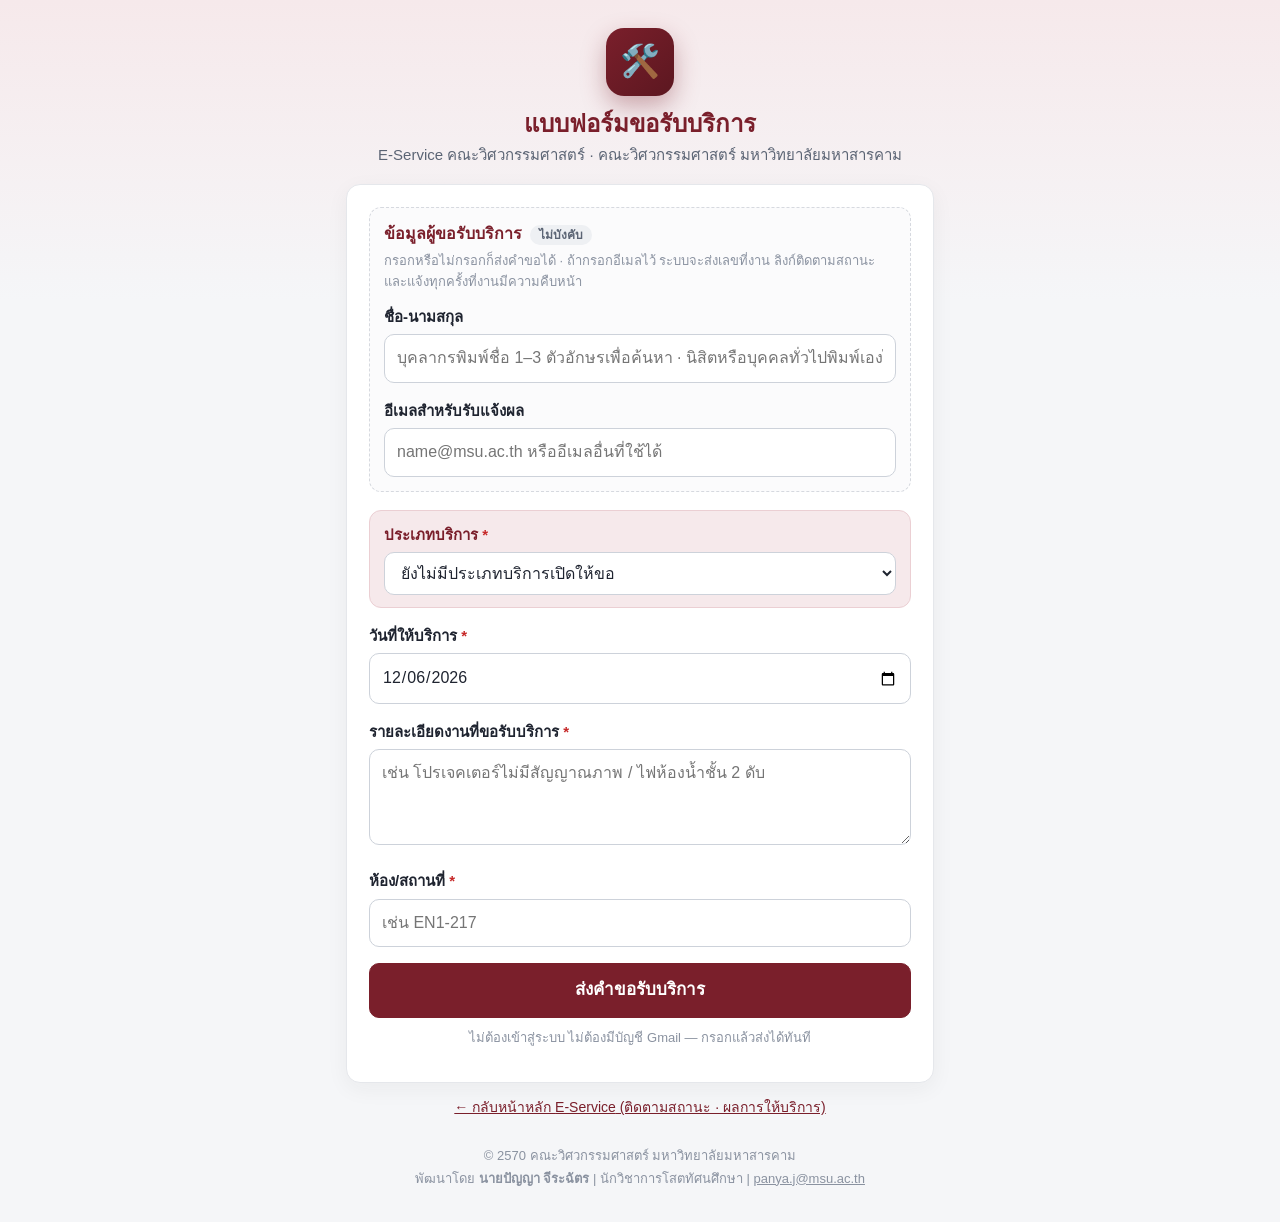
==== request.html @ 4e17ceb6 "Add files via upload" ====
<!DOCTYPE html>
<html lang="th">
<head>
<meta charset="UTF-8">
<meta name="viewport" content="width=device-width,initial-scale=1">
<title>แบบฟอร์มขอรับบริการ — E-Service คณะวิศวกรรมศาสตร์</title>
<meta name="description" content="แบบฟอร์มขอรับบริการออนไลน์ คณะวิศวกรรมศาสตร์ มหาวิทยาลัยมหาสารคาม">
<!-- ฟอนต์ประจำมหาวิทยาลัย "มอน้ำชี" จากเซิร์ฟเวอร์คณะ (ไฟล์เดียวกับระบบ DWMS) -->
<link rel="preconnect" href="https://eng.msu.ac.th" crossorigin>
<link rel="stylesheet" href="https://eng.msu.ac.th/dwms/fonts/mornamchi.css">
<link rel="stylesheet" href="eservice.css">
<style>
body{background:linear-gradient(180deg,var(--maroon-l) 0%,var(--bg) 300px)}
.page{max-width:620px;margin:0 auto;padding:28px 16px 0}
.head{text-align:center;margin-bottom:18px}
.logo{width:68px;height:68px;border-radius:18px;margin:0 auto 12px;display:flex;align-items:center;justify-content:center;font-size:32px;color:#fff;
  background:linear-gradient(135deg,var(--maroon),var(--maroon-d));box-shadow:0 10px 24px color-mix(in srgb,var(--maroon) 35%,transparent)}
.head h1{font-size:24px;color:var(--maroon)}
.head .sys{font-size:15px;color:var(--muted);margin-top:4px}
.head .tel{font-size:13.5px;color:var(--faint);margin-top:6px}
.form{padding:22px}
.row{margin-bottom:16px}
.opt{border:1px dashed #D6D9DF;background:#FBFBFC;border-radius:12px;padding:14px;margin-bottom:18px}
.opt-h{display:flex;align-items:center;gap:8px;font-weight:700;color:var(--maroon)}
.tag{font-size:12px;font-weight:700;color:var(--muted);background:#EEF0F3;border-radius:999px;padding:1px 9px}
.opt-n{font-size:13px;color:var(--faint);line-height:1.6;margin:4px 0 12px}
.combo{position:relative}
.clist{position:absolute;left:0;right:0;top:calc(100% + 4px);z-index:50;background:#fff;border:1px solid #CDD2DA;border-radius:12px;box-shadow:0 14px 30px rgba(31,36,48,.18);max-height:320px;overflow:auto;padding:4px}
.citem{display:flex;gap:10px;align-items:center;padding:7px 8px;border-radius:9px;cursor:pointer}
.citem.on,.citem:hover{background:var(--maroon-l)}
.citem img,.citem .av{width:34px;height:40px;border-radius:7px;object-fit:cover;flex:none;background:var(--maroon-l);color:var(--maroon);display:flex;align-items:center;justify-content:center;font-weight:700}
.cn{font-weight:700;font-size:15px}.cs{font-size:12.5px;color:var(--faint)}
mark{background:var(--gold-l);color:inherit;border-radius:3px}
.cempty{padding:10px;font-size:13.5px;color:var(--faint)}
.mailok{font-size:13px;color:var(--ok);margin-top:4px}
.svc{background:var(--maroon-l);border:1px solid #EBCFD3;border-radius:12px;padding:12px 14px;margin-bottom:16px}
.svc label.f{color:var(--maroon)}
.who{font-size:13.5px;color:var(--muted);margin-top:8px}
.who b{color:var(--ink)}
.done{padding:30px 22px;text-align:center}
.done .big{font-size:34px;font-weight:700;color:var(--maroon);letter-spacing:.5px;margin:6px 0 2px}
.done img{border:1px solid var(--line);border-radius:12px;margin:14px auto 6px;display:block}
.back{text-align:center;margin-top:14px;font-size:14px}
</style>
</head>
<body data-title="แบบฟอร์มขอรับบริการ">
<div class="page">
  <div class="head">
    <div class="logo" aria-hidden="true">🛠️</div>
    <h1>แบบฟอร์มขอรับบริการ</h1>
    <div class="sys"><span data-cfg="appName">E-Service คณะวิศวกรรมศาสตร์</span> · <span data-cfg="faculty">คณะวิศวกรรมศาสตร์ มหาวิทยาลัยมหาสารคาม</span></div>
    <div class="tel" id="telLine"></div>
  </div>

  <div class="card form" id="formCard">
    <div id="formErr" class="err hide" role="alert" style="margin-bottom:14px"></div>
    <form id="reqForm" novalidate>
      <div class="honeypot" aria-hidden="true"><label>Website</label><input type="text" id="website" tabindex="-1" autocomplete="off"></div>

      <div class="opt">
        <div class="opt-h">ข้อมูลผู้ขอรับบริการ <span class="tag">ไม่บังคับ</span></div>
        <p class="opt-n">กรอกหรือไม่กรอกก็ส่งคำขอได้ · ถ้ากรอกอีเมลไว้ ระบบจะส่งเลขที่งาน ลิงก์ติดตามสถานะ และแจ้งทุกครั้งที่งานมีความคืบหน้า</p>
        <div class="row combo">
          <label class="f" for="fName">ชื่อ-นามสกุล</label>
          <input class="in" id="fName" autocomplete="off" placeholder="บุคลากรพิมพ์ชื่อ 1–3 ตัวอักษรเพื่อค้นหา · นิสิตหรือบุคคลทั่วไปพิมพ์เองได้">
          <div class="clist hide" id="cList" role="listbox"></div>
          <div class="help" id="dirState">กำลังโหลดรายชื่อบุคลากร…</div>
        </div>
        <div>
          <label class="f" for="fEmail">อีเมลสำหรับรับแจ้งผล</label>
          <input class="in" id="fEmail" type="email" autocomplete="email" placeholder="name@msu.ac.th หรืออีเมลอื่นที่ใช้ได้">
          <div class="mailok hide" id="mailOk">✓ กรอกอีเมลให้อัตโนมัติจากรายชื่อบุคลากรแล้ว</div>
        </div>
      </div>

      <div class="svc">
        <label class="f" for="fType">ประเภทบริการ <span class="req">*</span></label>
        <select class="in" id="fType" required><option value="">กำลังโหลดประเภทบริการ…</option></select>
        <div class="who hide" id="deptInfo"></div>
        <div id="areaRow" class="hide" style="margin-top:12px">
          <label class="f" for="fArea">พื้นที่ที่ต้องการให้บริการ <span class="req">*</span></label>
          <select class="in" id="fArea"></select>
          <div class="help" id="areaHelp">เลือกพื้นที่เพื่อให้ระบบแจ้งเจ้าหน้าที่ผู้ดูแลพื้นที่นั้นโดยตรง</div>
        </div>
      </div>

      <div class="row">
        <label class="f" for="fDate">วันที่ให้บริการ <span class="req">*</span></label>
        <input class="in" id="fDate" type="date" required>
      </div>
      <div class="row">
        <label class="f" for="fDetail">รายละเอียดงานที่ขอรับบริการ <span class="req">*</span></label>
        <textarea class="in" id="fDetail" required placeholder="เช่น โปรเจคเตอร์ไม่มีสัญญาณภาพ / ไฟห้องน้ำชั้น 2 ดับ"></textarea>
      </div>
      <div class="row">
        <label class="f" for="fRoom">ห้อง/สถานที่ <span class="req">*</span></label>
        <input class="in" id="fRoom" required placeholder="เช่น EN1-217">
      </div>
      <button type="submit" class="btn pri block" id="sendBtn">ส่งคำขอรับบริการ</button>
      <p class="help" style="text-align:center;margin-top:10px">ไม่ต้องเข้าสู่ระบบ ไม่ต้องมีบัญชี Gmail — กรอกแล้วส่งได้ทันที</p>
    </form>
  </div>

  <div class="card done hide" id="doneCard" aria-live="polite">
    <div style="font-size:42px">✅</div>
    <h2 style="color:var(--maroon)">ส่งคำขอเรียบร้อยแล้ว</h2>
    <div id="doneNo"></div>
    <p class="help" id="doneMsg" style="font-size:15px">เจ้าหน้าที่ได้รับแจ้งทางอีเมลแล้ว และจะดำเนินการโดยเร็วที่สุด</p>
    <img id="doneQr" alt="QR Code ติดตามสถานะ" width="170" height="170" class="hide">
    <div style="display:flex;flex-direction:column;gap:8px;margin-top:10px">
      <a class="btn pri" id="trackBtn" href="index.html">ติดตามสถานะคำขอ</a>
      <button type="button" class="btn" id="againBtn">ส่งคำขอเพิ่มเติม</button>
    </div>
  </div>

  <div class="back"><a href="index.html">← กลับหน้าหลัก <span data-cfg="appShort">E-Service</span> (ติดตามสถานะ · ผลการให้บริการ)</a></div>
</div>
<footer class="credit"></footer>

<script src="config.js"></script>
<script src="eservice.js"></script>
<script>
(function () {
  'use strict';
  const { $, esc } = ESV;
  let DEPTS = [], TYPES = [], AREAS = [], DIR = [];

  const today = () => { const d = new Date(); return d.getFullYear() + '-' + String(d.getMonth() + 1).padStart(2, '0') + '-' + String(d.getDate()).padStart(2, '0'); };
  $('fDate').value = today();
  const err = m => { const e = $('formErr'); if (!m) { e.classList.add('hide'); return; } e.textContent = m; e.classList.remove('hide'); e.scrollIntoView({ behavior: 'smooth', block: 'center' }); };

  /* ── โหลดข้อมูลจากสเปรดชีตสาธารณะ (ลำดับตามที่ผู้ดูแลจัดด้วยปุ่ม ▲▼) ── */
  const byOrder = (a, b) => (Number(a['ลำดับ']) || 999) - (Number(b['ลำดับ']) || 999);
  Promise.all(['PublicConfig', 'PublicDepartments', 'PublicTypes', 'PublicAreas'].map(ESV.sheetSafe)).then(([cfg, d, t, a]) => {
    const names = ESV.applyConfig(cfg);
    if (names.contactPhone) $('telLine').textContent = '📞 ' + names.contactPhone + (names.contactEmail ? ' · ' + names.contactEmail : '');
    DEPTS = d.sort(byOrder); TYPES = t.sort(byOrder); AREAS = a.sort(byOrder);
    const sel = $('fType');
    if (!TYPES.length) { sel.innerHTML = '<option value="">ยังไม่มีประเภทบริการเปิดให้ขอ</option>'; return; }
    sel.innerHTML = '<option value="">— เลือกประเภทบริการ —</option>' + DEPTS.map(dp => {
      const ts = TYPES.filter(x => x['รหัสฝ่าย'] === dp['รหัสฝ่าย']);
      return ts.length ? '<optgroup label="' + esc(dp['ชื่อฝ่าย']) + '">' + ts.map(x => '<option value="' + esc(x['รหัสประเภท']) + '">' + esc(x['ชื่อประเภทบริการ']) + '</option>').join('') + '</optgroup>' : '';
    }).join('');
    const pre = new URLSearchParams(location.search).get('type');
    if (pre && TYPES.some(x => x['รหัสประเภท'] === pre)) { sel.value = pre; onType(); }
  }).catch(e => err(e.message));

  /* ── เลือกประเภท → รู้ฝ่าย → ถ้าฝ่ายมีพื้นที่รับผิดชอบ ให้เลือกพื้นที่ ── */
  function onType() {
    const t = TYPES.find(x => x['รหัสประเภท'] === $('fType').value);
    const info = $('deptInfo'), row = $('areaRow');
    if (!t) { info.classList.add('hide'); row.classList.add('hide'); return; }
    const d = DEPTS.find(x => x['รหัสฝ่าย'] === t['รหัสฝ่าย']) || {};
    info.innerHTML = 'ผู้ให้บริการ: <b>' + esc(d['ชื่อฝ่าย'] || t['รหัสฝ่าย']) + '</b>' + (d['โทรศัพท์'] ? ' · โทร ' + esc(d['โทรศัพท์']) : '') +
      (t['คำอธิบาย'] ? '<br>' + esc(t['คำอธิบาย']) : '');
    info.classList.remove('hide');
    const areas = AREAS.filter(x => x['รหัสฝ่าย'] === t['รหัสฝ่าย']);
    if (!areas.length) { row.classList.add('hide'); $('fArea').innerHTML = ''; return; }
    $('fArea').innerHTML = '<option value="">— เลือกพื้นที่ —</option>' + areas.map(x => '<option value="' + esc(x['รหัสพื้นที่']) + '">' + esc(x['ชื่อพื้นที่']) + '</option>').join('') +
      '<option value="__all">ไม่ทราบ / งานส่วนกลาง (แจ้งเจ้าหน้าที่ทุกคนของฝ่าย)</option>';
    row.classList.remove('hide');
  }
  $('fType').addEventListener('change', onType);
  $('fArea').addEventListener('change', () => {
    const a = AREAS.find(x => x['รหัสพื้นที่'] === $('fArea').value);
    $('areaHelp').textContent = a ? (a['ตำแหน่ง'] || a['ชื่อพื้นที่']) + ' — ระบบจะแจ้งเจ้าหน้าที่ผู้ดูแลพื้นที่นี้โดยตรง' : 'เลือกพื้นที่เพื่อให้ระบบแจ้งเจ้าหน้าที่ผู้ดูแลพื้นที่นั้นโดยตรง';
  });

  /* ── ค้นหาชื่อบุคลากร (พิมพ์ 1–3 ตัว) → เติมอีเมลให้ ── */
  const TITLE = /^(ศาสตราจารย์|รองศาสตราจารย์|ผู้ช่วยศาสตราจารย์|อาจารย์|ศ\.|รศ\.|ผศ\.|อ\.|ดร\.|นางสาว|น\.ส\.|นาย|นาง|ว่าที่\s*ร\.?ต\.?)\s*/;
  const bare = s => { let t = String(s || '').trim(); for (let i = 0; i < 4; i++) t = t.replace(TITLE, ''); return t.toLowerCase(); };
  ESV.sheetSafe('PublicDirectory').then(rows => {
    DIR = rows.map(r => ({ name: String(r['ชื่อ - นามสกุล'] || ''), pos: [r['ตำแหน่ง'], r['หน่วยงาน/สาขา']].filter(Boolean).join(' · '), email: String(r['E-Mail'] || '').trim(), photo: String(r['รูปภาพ'] || '') })).filter(p => p.name);
    $('dirState').textContent = DIR.length ? 'พร้อมค้นหาจากรายชื่อบุคลากร ' + DIR.length + ' คน' : '';
  });
  let hits = [], cur = -1;
  const hl = (t, q) => { const i = q ? t.toLowerCase().indexOf(q) : -1; return i < 0 ? esc(t) : esc(t.slice(0, i)) + '<mark>' + esc(t.slice(i, i + q.length)) + '</mark>' + esc(t.slice(i + q.length)); };
  function drawList() {
    const q = $('fName').value.trim().toLowerCase(), box = $('cList');
    if (!q || !DIR.length) { box.classList.add('hide'); return; }
    const qb = bare(q);
    hits = DIR.map(p => { const b = bare(p.name), e = p.email.toLowerCase();
      const sc = b.replace(/\s/g, '').startsWith(qb.replace(/\s/g, '')) ? 3 : b.split(/\s+/).some(w => w.startsWith(qb)) ? 2 : (b.includes(qb) || e.startsWith(q)) ? 1 : 0;
      return [sc, p]; }).filter(x => x[0]).sort((a, b) => b[0] - a[0] || a[1].name.localeCompare(b[1].name, 'th')).slice(0, 8).map(x => x[1]);
    box.innerHTML = hits.length ? hits.map((p, i) => '<div class="citem' + (i === cur ? ' on' : '') + '" data-i="' + i + '" role="option">' +
      (p.photo ? '<img src="' + esc(p.photo) + '" alt="" referrerpolicy="no-referrer" onerror="this.replaceWith(Object.assign(document.createElement(\'span\'),{className:\'av\',textContent:\'' + esc(bare(p.name).charAt(0)) + '\'}))">' : '<span class="av">' + esc(bare(p.name).charAt(0)) + '</span>') +
      '<div><div class="cn">' + hl(p.name, q) + '</div><div class="cs">' + esc(p.pos) + '</div></div></div>').join('')
      : '<div class="cempty">ไม่พบในรายชื่อบุคลากร — พิมพ์ชื่อเองได้ตามปกติ</div>';
    box.classList.remove('hide');
  }
  function pick(i) {
    const p = hits[i]; if (!p) return;
    $('fName').value = p.name; $('cList').classList.add('hide');
    if (p.email) { $('fEmail').value = p.email; $('mailOk').classList.remove('hide'); }
  }
  $('fName').addEventListener('input', () => { cur = -1; $('mailOk').classList.add('hide'); drawList(); });
  $('fName').addEventListener('keydown', e => {
    if ($('cList').classList.contains('hide')) return;
    if (e.key === 'ArrowDown') { e.preventDefault(); cur = Math.min(hits.length - 1, cur + 1); drawList(); }
    else if (e.key === 'ArrowUp') { e.preventDefault(); cur = Math.max(0, cur - 1); drawList(); }
    else if (e.key === 'Enter' && hits.length) { e.preventDefault(); pick(cur < 0 ? 0 : cur); }
    else if (e.key === 'Escape') $('cList').classList.add('hide');
  });
  $('cList').addEventListener('mousedown', e => { e.preventDefault(); const it = e.target.closest('.citem'); if (it) pick(+it.dataset.i); });
  $('fName').addEventListener('blur', () => setTimeout(() => $('cList').classList.add('hide'), 150));

  /* ── ส่งคำขอ ── */
  let nonce = ESV.nonce();
  $('reqForm').addEventListener('submit', async e => {
    e.preventDefault(); err('');
    const t = TYPES.find(x => x['รหัสประเภท'] === $('fType').value);
    if (!t) { err('กรุณาเลือกประเภทบริการ'); $('fType').focus(); return; }
    if (!$('areaRow').classList.contains('hide') && !$('fArea').value) { err('กรุณาเลือกพื้นที่ที่ต้องการให้บริการ'); $('fArea').focus(); return; }
    if (!$('fDate').value) { err('กรุณาเลือกวันที่ให้บริการ'); $('fDate').focus(); return; }
    if (!$('fDetail').value.trim()) { err('กรุณาระบุรายละเอียดงานที่ขอรับบริการ'); $('fDetail').focus(); return; }
    if (!$('fRoom').value.trim()) { err('กรุณาระบุห้อง/สถานที่'); $('fRoom').focus(); return; }
    const em = $('fEmail').value.trim();
    if (em && !/^[^\s@]+@[^\s@]+\.[^\s@]+$/.test(em)) { err('รูปแบบอีเมลไม่ถูกต้อง'); $('fEmail').focus(); return; }
    const b = $('sendBtn'); b.disabled = true; b.textContent = 'กำลังส่งคำขอ…';
    try {
      const r = await ESV.post({ nonce: nonce, typeId: t['รหัสประเภท'], dept: t['รหัสฝ่าย'], areaId: $('fArea').value || '', date: $('fDate').value,
        detail: $('fDetail').value.trim(), room: $('fRoom').value.trim(), requester: $('fName').value.trim(), email: em, website: $('website').value });
      showDone(r, em);
    } catch (ex) { err(ex.message || 'ส่งคำขอไม่สำเร็จ กรุณาลองใหม่'); }
    finally { b.disabled = false; b.textContent = 'ส่งคำขอรับบริการ'; }
  });
  function showDone(r, em) {
    const link = r.trackUrl || ((ESV.names.trackUrl ? ESV.names.trackUrl.replace(/\/?(\?.*)?$/, '/') : 'index.html') + (r.jobNo ? '?job=' + encodeURIComponent(r.jobNo) : ''));
    $('doneNo').innerHTML = r.jobNo ? '<div class="help">เลขที่งานของท่าน</div><div class="big num">' + esc(r.jobNo) + '</div>' : '';
    $('doneMsg').textContent = r.blind ? 'ระบบได้รับคำขอแล้ว' + (em ? ' เลขที่งานจะส่งไปที่อีเมล ' + em : '') + ' · เจ้าหน้าที่ได้รับแจ้งแล้ว'
      : 'เจ้าหน้าที่ได้รับแจ้งทางอีเมลแล้ว และจะดำเนินการโดยเร็วที่สุด' + (em ? ' · ส่งรายละเอียดไปที่ ' + em + ' แล้ว' : '');
    $('trackBtn').href = link;
    if (r.jobNo) { $('doneQr').src = ESV.qr(link, 340); $('doneQr').classList.remove('hide'); } else $('doneQr').classList.add('hide');
    $('formCard').classList.add('hide'); $('doneCard').classList.remove('hide'); window.scrollTo({ top: 0, behavior: 'smooth' });
  }
  $('againBtn').addEventListener('click', () => {
    nonce = ESV.nonce(); $('reqForm').reset(); $('fDate').value = today(); onType(); $('mailOk').classList.add('hide');
    $('doneCard').classList.add('hide'); $('formCard').classList.remove('hide');
  });
})();
</script>
</body>
</html>
---- eservice.css ----
/* ══════════════════════════════════════════════════════════════════
   สไตล์ร่วมของหน้าสาธารณะ E-Service คณะวิศวกรรมศาสตร์ มหาวิทยาลัยมหาสารคาม
   ฟอนต์ "มอน้ำชี" อ้างจากเซิร์ฟเวอร์คณะ (eng.msu.ac.th/dwms/fonts/) ไฟล์เดียวกับระบบ DWMS
   ══════════════════════════════════════════════════════════════════ */
:root{
  --maroon:#7A1F2B; --maroon-d:#5C1720; --maroon-l:#F6E9EB; --gold:#C9962B; --gold-l:#FBF3E2;
  --ink:#1F2430; --muted:#5B6474; --faint:#8A92A0; --line:#E5E7EB; --bg:#F5F6F8; --surface:#fff;
  --ok:#2E7D32; --ok-bg:#E8F5E9; --prog:#5E35B1; --prog-bg:#EDE7F6; --recv:#B7791F; --recv-bg:#FCF1D9; --fail:#C62828; --fail-bg:#FDECEA;
  --r:14px;
}
*{box-sizing:border-box}
html{-webkit-text-size-adjust:100%}
body{margin:0;font-family:"Mornamchi","Sarabun","Noto Sans Thai","Leelawadee UI",Tahoma,sans-serif;background:var(--bg);color:var(--ink);font-size:16px;line-height:1.55}
a{color:var(--maroon)}
h1,h2,h3{line-height:1.3;margin:0}
button,input,select,textarea{font:inherit;color:inherit}
.wrap{max-width:1180px;margin:0 auto;padding:0 18px}
.num{font-variant-numeric:tabular-nums}
.hide{display:none!important}
.card{background:var(--surface);border:1px solid var(--line);border-radius:var(--r);box-shadow:0 6px 22px rgba(31,36,48,.05)}
.btn{display:inline-flex;align-items:center;justify-content:center;gap:6px;border:1px solid var(--line);background:#fff;border-radius:10px;padding:9px 14px;font-weight:600;cursor:pointer;text-decoration:none;color:var(--ink);transition:.15s}
.btn:hover{border-color:var(--maroon)}
.btn.pri{background:var(--maroon);border-color:var(--maroon);color:#fff}.btn.pri:hover{background:var(--maroon-d)}
.btn.gold{background:var(--gold);border-color:var(--gold);color:#fff}
.btn.ghost{background:rgba(255,255,255,.14);border-color:rgba(255,255,255,.35);color:#fff}
.btn.block{width:100%;padding:13px 16px;font-size:17px}
.btn:disabled{opacity:.6;cursor:wait}
label.f{display:block;font-weight:700;font-size:15px;margin:0 0 6px}
.req{color:var(--fail)}
.in{width:100%;border:1px solid #CDD2DA;border-radius:10px;padding:11px 12px;background:#fff;font-size:16px}
.in:focus{outline:2px solid color-mix(in srgb,var(--maroon) 55%,#fff);outline-offset:1px;border-color:var(--maroon)}
textarea.in{min-height:96px;resize:vertical}
.help{font-size:13px;color:var(--faint);margin-top:4px;line-height:1.5}
.err{background:var(--fail-bg);color:var(--fail);border:1px solid #F5C2BE;border-radius:10px;padding:10px 12px;font-size:14.5px}
.st{display:inline-block;border-radius:999px;padding:2px 10px;font-size:12.5px;font-weight:700;white-space:nowrap}
.st.recv{background:var(--recv-bg);color:var(--recv)}.st.prog{background:var(--prog-bg);color:var(--prog)}
.st.done{background:var(--ok-bg);color:var(--ok)}.st.fail{background:var(--fail-bg);color:var(--fail)}.st.cancel{background:#EEF0F3;color:#5B6474}
.dept{display:inline-block;background:var(--maroon-l);color:var(--maroon);border-radius:6px;font-size:12px;font-weight:700;padding:1px 7px}
.credit{text-align:center;color:var(--faint);font-size:13px;line-height:1.75;padding:26px 16px 32px}
.credit a{color:inherit}
.honeypot{position:absolute;left:-9999px;top:-9999px;width:1px;height:1px;overflow:hidden}
.loading{color:var(--faint);text-align:center;padding:28px 0}
/* ── หน้าต่าง (modal) ── */
.mask{position:fixed;inset:0;background:rgba(20,24,32,.55);z-index:80;display:flex;align-items:center;justify-content:center;padding:16px}
.mbox{background:#fff;border-radius:16px;width:min(620px,100%);max-height:92vh;overflow:auto;box-shadow:0 24px 60px rgba(0,0,0,.3)}
.mh{display:flex;justify-content:space-between;align-items:flex-start;gap:10px;padding:18px 20px 10px;border-bottom:1px solid var(--line)}
.mb{padding:16px 20px 20px}
.x{border:0;background:none;font-size:22px;line-height:1;cursor:pointer;color:var(--muted);padding:4px}
@media (prefers-reduced-motion:reduce){*{transition:none!important;animation:none!important}}
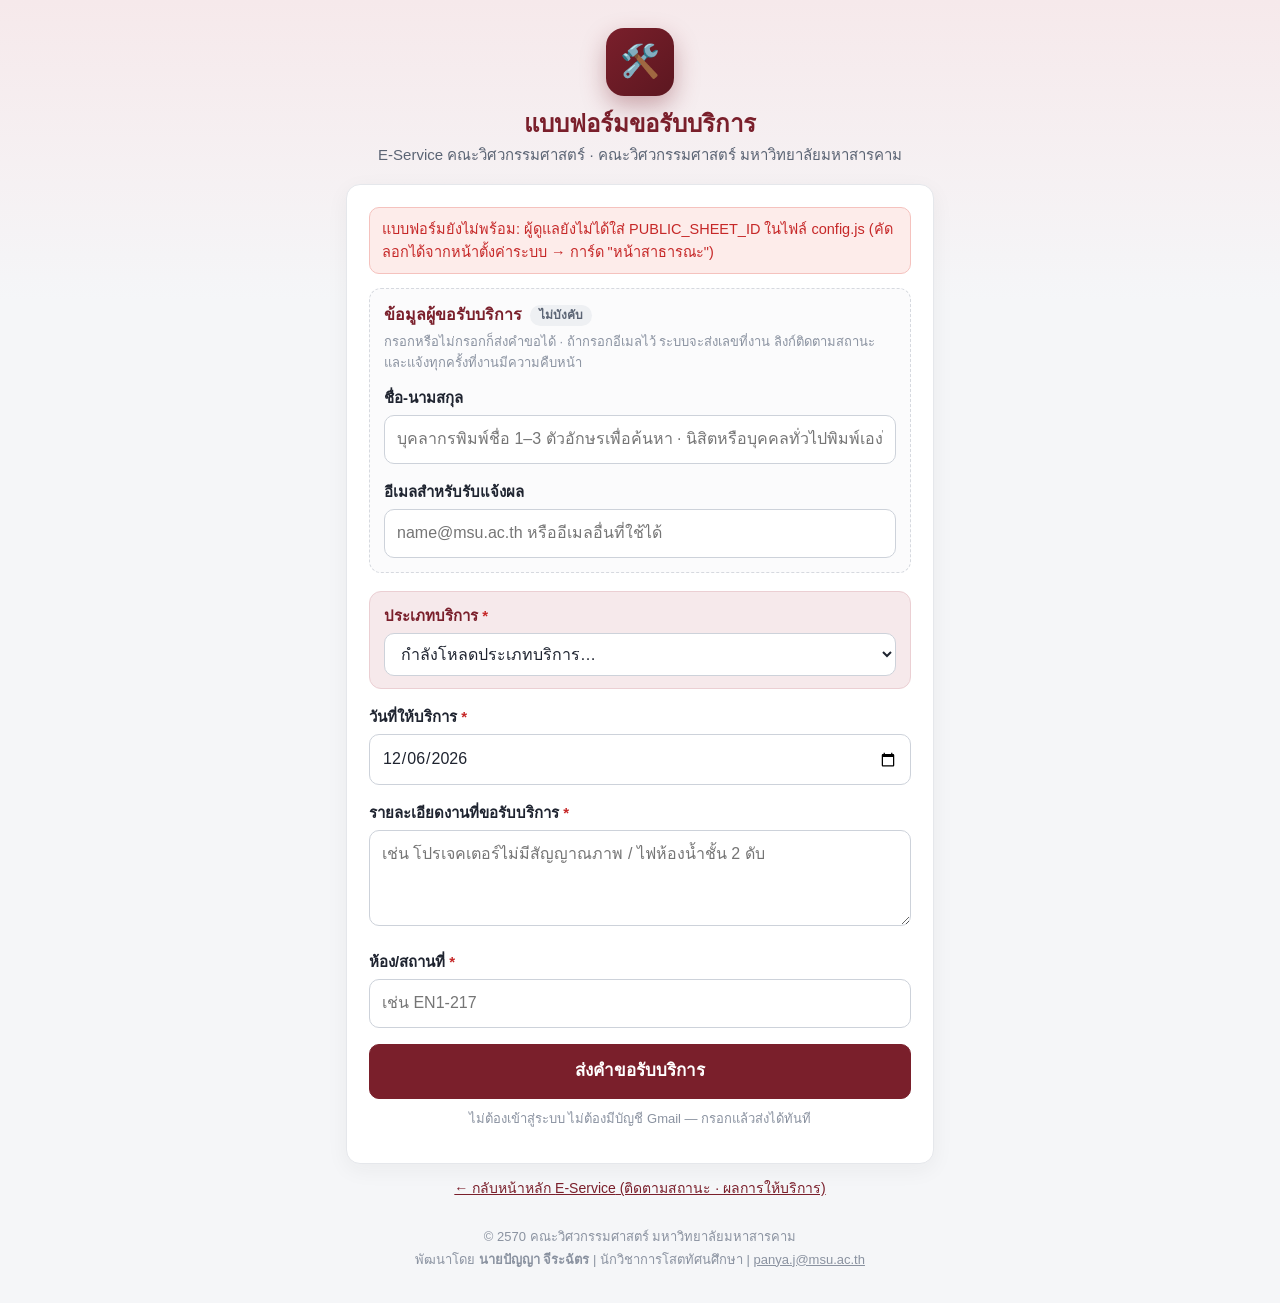
==== commit 727ca0f4: "Add files via upload" ====
--- a/request.html
+++ b/request.html
@@ -131,7 +131,10 @@
 
   /* ── โหลดข้อมูลจากสเปรดชีตสาธารณะ (ลำดับตามที่ผู้ดูแลจัดด้วยปุ่ม ▲▼) ── */
   const byOrder = (a, b) => (Number(a['ลำดับ']) || 999) - (Number(b['ลำดับ']) || 999);
-  Promise.all(['PublicConfig', 'PublicDepartments', 'PublicTypes', 'PublicAreas'].map(ESV.sheetSafe)).then(([cfg, d, t, a]) => {
+  Promise.resolve().then(() => {
+    if (!ESV.ready()) throw new Error('แบบฟอร์มยังไม่พร้อม: ผู้ดูแลยังไม่ได้ใส่ PUBLIC_SHEET_ID ในไฟล์ config.js (คัดลอกได้จากหน้าตั้งค่าระบบ → การ์ด "หน้าสาธารณะ")');
+    return Promise.all(['PublicConfig', 'PublicDepartments', 'PublicTypes', 'PublicAreas'].map(ESV.sheetSafe));
+  }).then(([cfg, d, t, a]) => {
     const names = ESV.applyConfig(cfg);
     if (names.contactPhone) $('telLine').textContent = '📞 ' + names.contactPhone + (names.contactEmail ? ' · ' + names.contactEmail : '');
     DEPTS = d.sort(byOrder); TYPES = t.sort(byOrder); AREAS = a.sort(byOrder);
@@ -225,7 +228,7 @@
     finally { b.disabled = false; b.textContent = 'ส่งคำขอรับบริการ'; }
   });
   function showDone(r, em) {
-    const link = r.trackUrl || ((ESV.names.trackUrl ? ESV.names.trackUrl.replace(/\/?(\?.*)?$/, '/') : 'index.html') + (r.jobNo ? '?job=' + encodeURIComponent(r.jobNo) : ''));
+    const link = r.jobNo ? ESV.trackLink(r.jobNo) : ESV.here('index.html');   // หน้าติดตามของเว็บที่เปิดอยู่ (GitHub หรือเว็บคณะ)
     $('doneNo').innerHTML = r.jobNo ? '<div class="help">เลขที่งานของท่าน</div><div class="big num">' + esc(r.jobNo) + '</div>' : '';
     $('doneMsg').textContent = r.blind ? 'ระบบได้รับคำขอแล้ว' + (em ? ' เลขที่งานจะส่งไปที่อีเมล ' + em : '') + ' · เจ้าหน้าที่ได้รับแจ้งแล้ว'
       : 'เจ้าหน้าที่ได้รับแจ้งทางอีเมลแล้ว และจะดำเนินการโดยเร็วที่สุด' + (em ? ' · ส่งรายละเอียดไปที่ ' + em + ' แล้ว' : '');
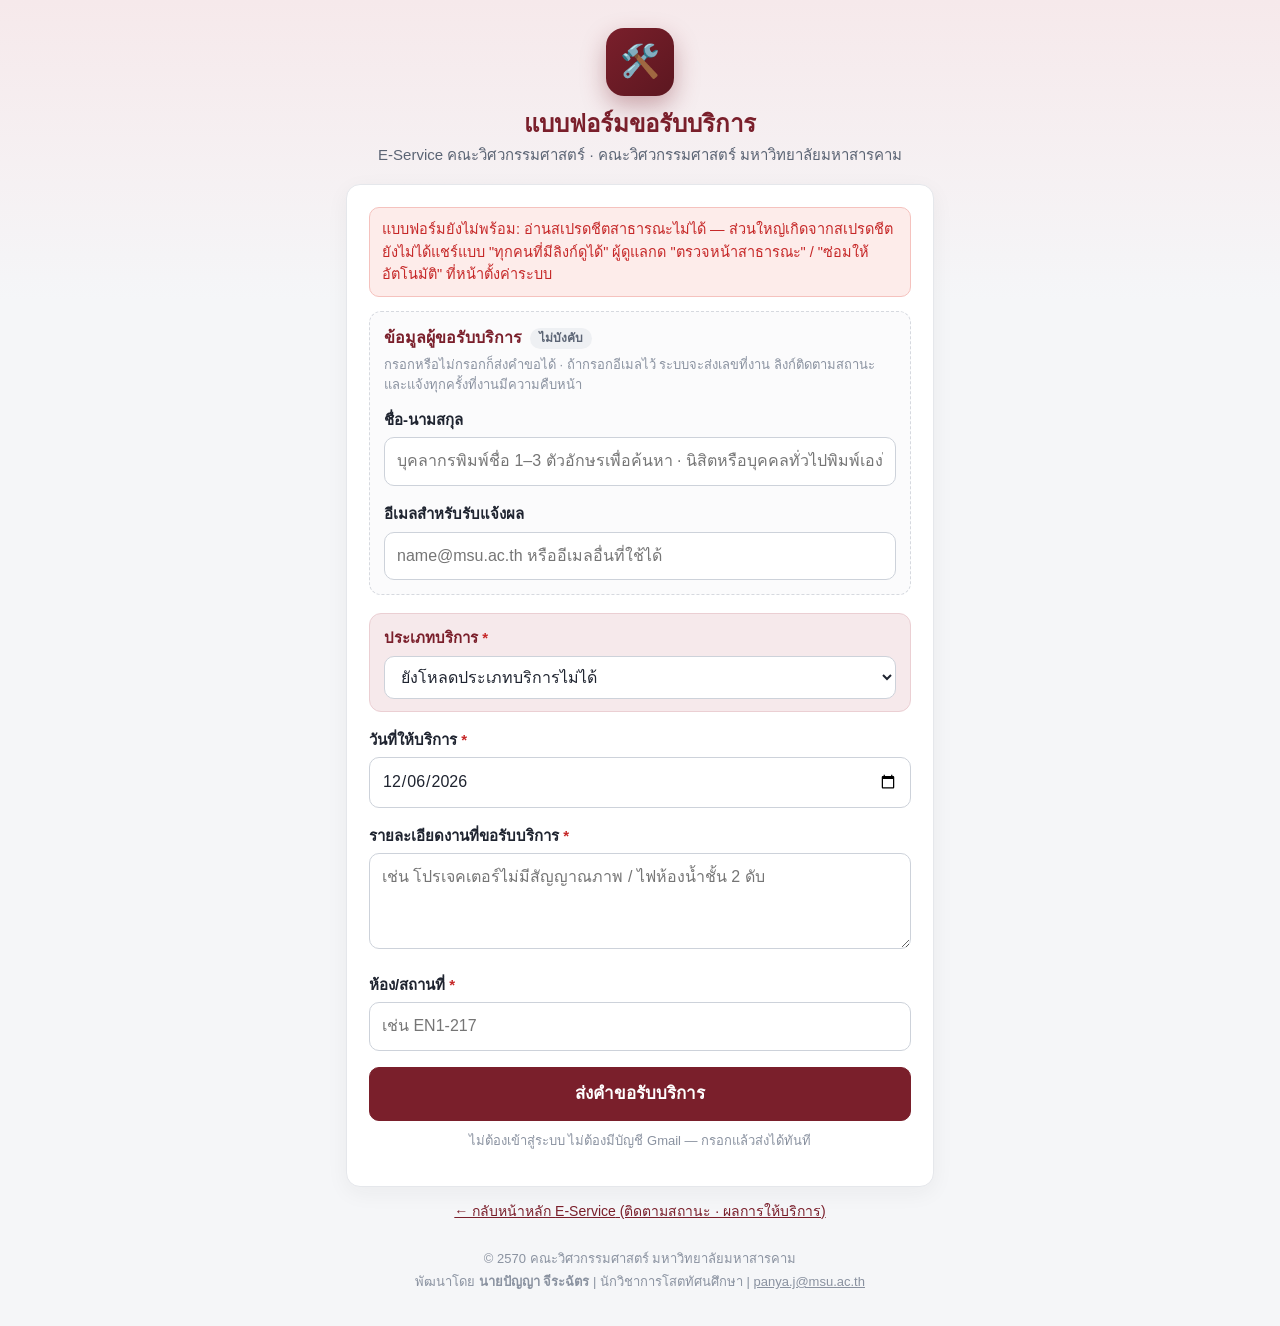
==== commit b4bfb64e: "Add files via upload" ====
--- a/request.html
+++ b/request.html
@@ -133,7 +133,7 @@
   const byOrder = (a, b) => (Number(a['ลำดับ']) || 999) - (Number(b['ลำดับ']) || 999);
   Promise.resolve().then(() => {
     if (!ESV.ready()) throw new Error('แบบฟอร์มยังไม่พร้อม: ผู้ดูแลยังไม่ได้ใส่ PUBLIC_SHEET_ID ในไฟล์ config.js (คัดลอกได้จากหน้าตั้งค่าระบบ → การ์ด "หน้าสาธารณะ")');
-    return Promise.all(['PublicConfig', 'PublicDepartments', 'PublicTypes', 'PublicAreas'].map(ESV.sheetSafe));
+    return Promise.all([ESV.sheetSafe('PublicConfig'), ESV.sheetSafe('PublicDepartments'), ESV.sheet('PublicTypes'), ESV.sheetSafe('PublicAreas')]);
   }).then(([cfg, d, t, a]) => {
     const names = ESV.applyConfig(cfg);
     if (names.contactPhone) $('telLine').textContent = '📞 ' + names.contactPhone + (names.contactEmail ? ' · ' + names.contactEmail : '');
@@ -146,7 +146,7 @@
     }).join('');
     const pre = new URLSearchParams(location.search).get('type');
     if (pre && TYPES.some(x => x['รหัสประเภท'] === pre)) { sel.value = pre; onType(); }
-  }).catch(e => err(e.message));
+  }).catch(e => { err(ESV.ready() ? 'แบบฟอร์มยังไม่พร้อม: ' + ESV.whyFail(e) : e.message); $('fType').innerHTML = '<option value="">ยังโหลดประเภทบริการไม่ได้</option>'; });
 
   /* ── เลือกประเภท → รู้ฝ่าย → ถ้าฝ่ายมีพื้นที่รับผิดชอบ ให้เลือกพื้นที่ ── */
   function onType() {
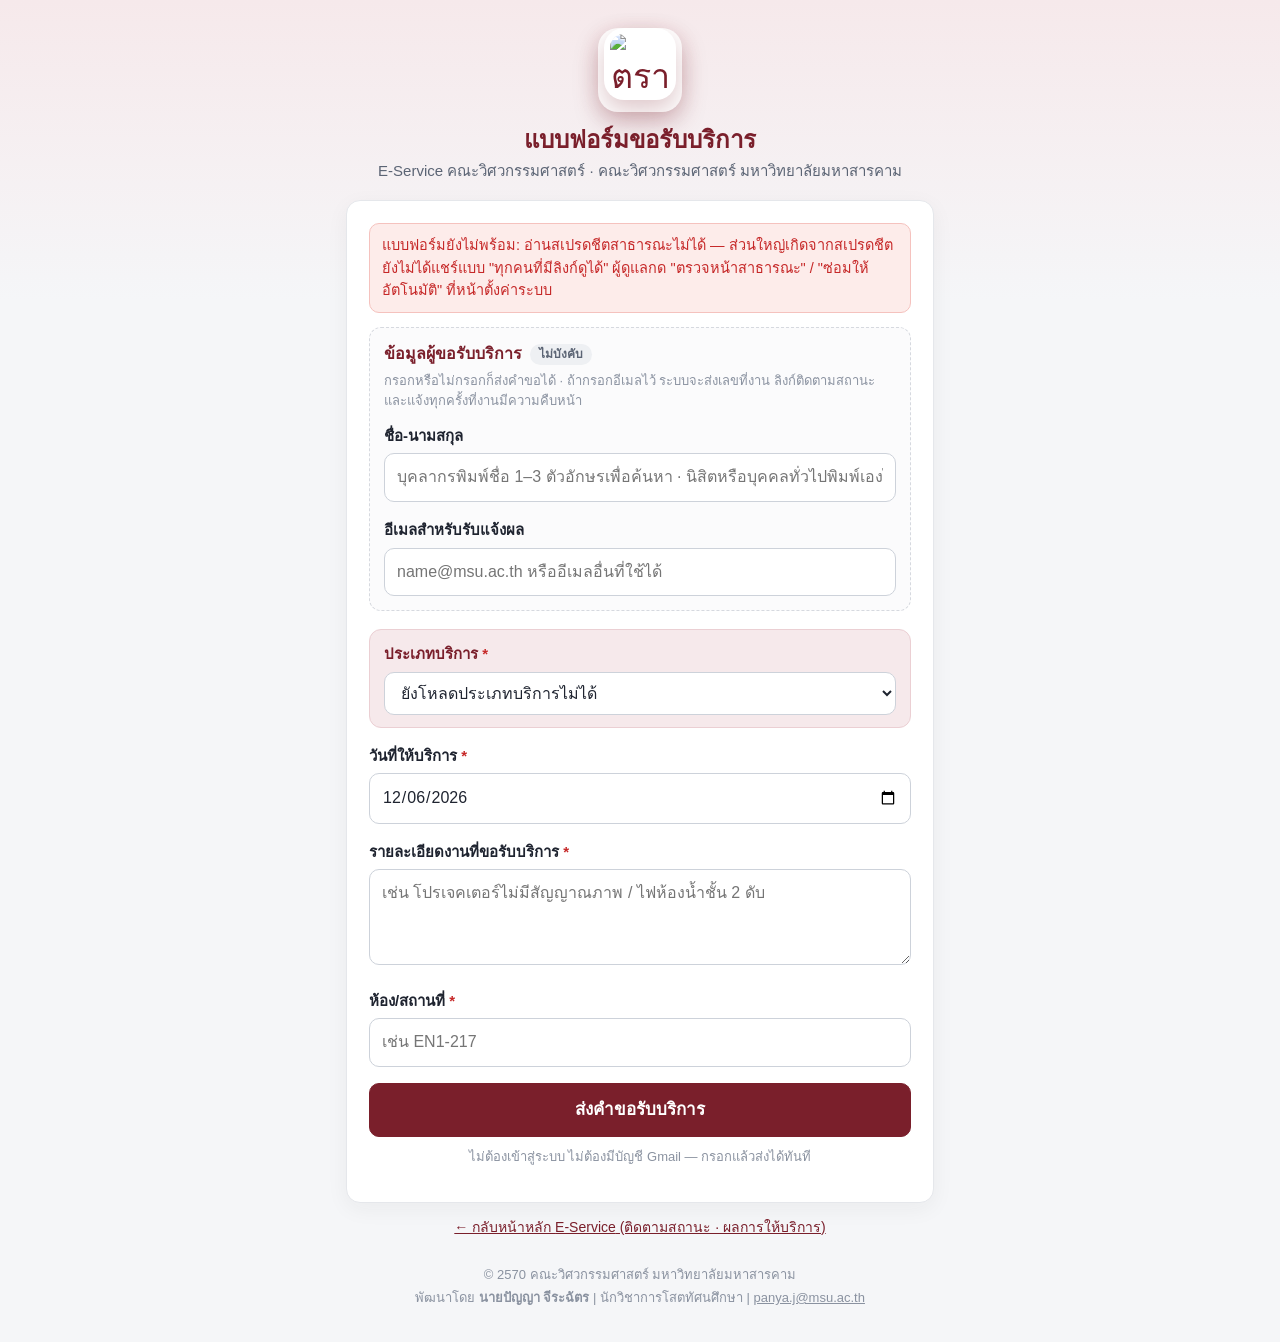
==== commit 3d44af3a: "Add files via upload" ====
--- a/request.html
+++ b/request.html
@@ -8,13 +8,16 @@
 <!-- ฟอนต์ประจำมหาวิทยาลัย "มอน้ำชี" จากเซิร์ฟเวอร์คณะ (ไฟล์เดียวกับระบบ DWMS) -->
 <link rel="preconnect" href="https://eng.msu.ac.th" crossorigin>
 <link rel="stylesheet" href="https://eng.msu.ac.th/dwms/fonts/mornamchi.css">
+<link rel="icon" type="image/png" href="logo.png">
+<link rel="apple-touch-icon" href="logo.png">
 <link rel="stylesheet" href="eservice.css">
 <style>
 body{background:linear-gradient(180deg,var(--maroon-l) 0%,var(--bg) 300px)}
 .page{max-width:620px;margin:0 auto;padding:28px 16px 0}
 .head{text-align:center;margin-bottom:18px}
-.logo{width:68px;height:68px;border-radius:18px;margin:0 auto 12px;display:flex;align-items:center;justify-content:center;font-size:32px;color:#fff;
-  background:linear-gradient(135deg,var(--maroon),var(--maroon-d));box-shadow:0 10px 24px color-mix(in srgb,var(--maroon) 35%,transparent)}
+.head .logo{width:84px;height:84px;border-radius:20px;margin:0 auto 12px;display:flex;align-items:center;justify-content:center;font-size:34px;color:var(--maroon);
+  background:#fff;padding:6px;box-shadow:0 10px 24px color-mix(in srgb,var(--maroon) 25%,transparent)}
+.head .logo img{width:100%;height:100%;object-fit:contain}
 .head h1{font-size:24px;color:var(--maroon)}
 .head .sys{font-size:15px;color:var(--muted);margin-top:4px}
 .head .tel{font-size:13.5px;color:var(--faint);margin-top:6px}
@@ -46,7 +49,7 @@
 <body data-title="แบบฟอร์มขอรับบริการ">
 <div class="page">
   <div class="head">
-    <div class="logo" aria-hidden="true">🛠️</div>
+    <div class="logo"><img class="logo" src="logo.png" alt="ตราคณะวิศวกรรมศาสตร์ มหาวิทยาลัยมหาสารคาม"></div>
     <h1>แบบฟอร์มขอรับบริการ</h1>
     <div class="sys"><span data-cfg="appName">E-Service คณะวิศวกรรมศาสตร์</span> · <span data-cfg="faculty">คณะวิศวกรรมศาสตร์ มหาวิทยาลัยมหาสารคาม</span></div>
     <div class="tel" id="telLine"></div>
